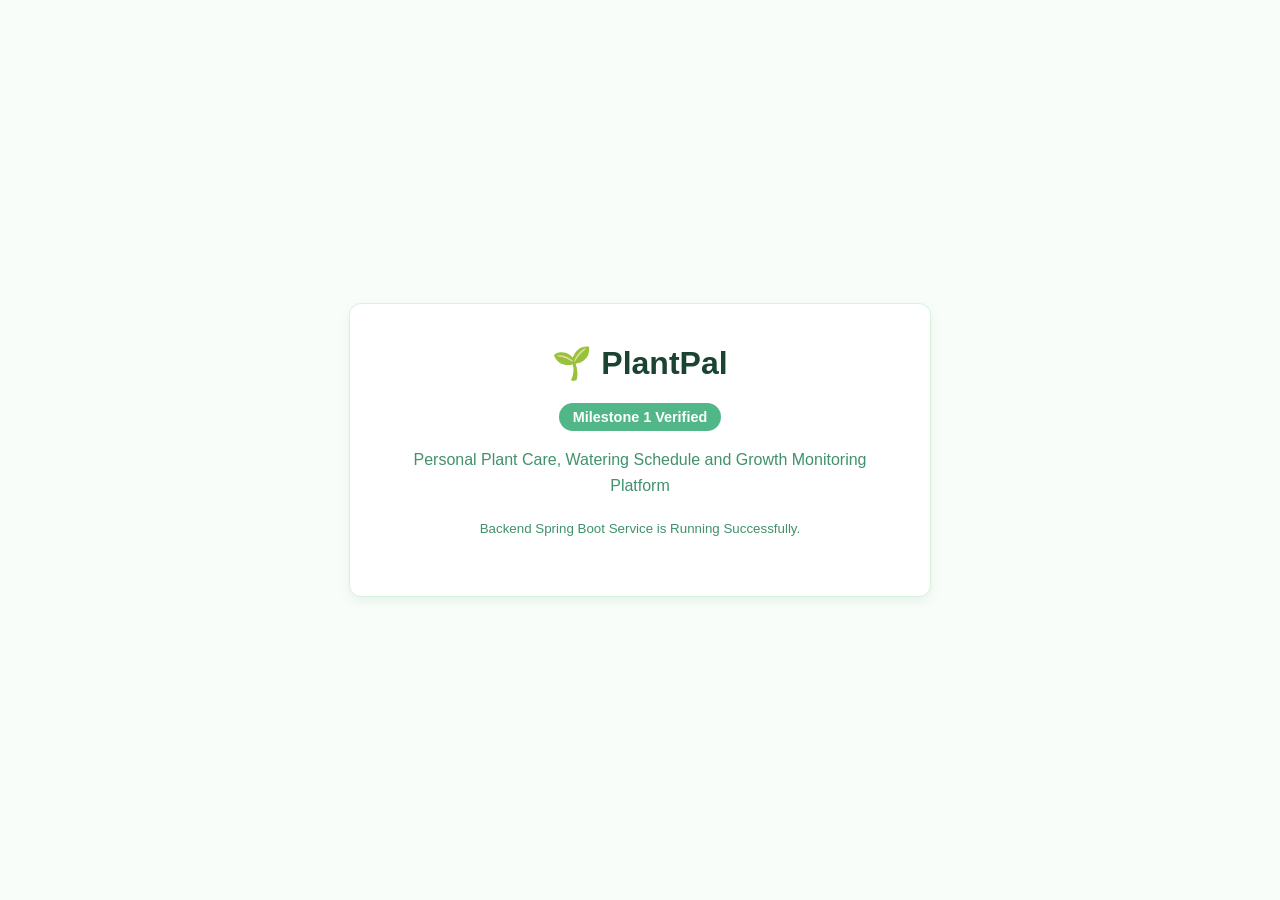
==== src/main/resources/static/index.html @ 1791dcf0 "Milestone 1 Complete: Project setup, MySQL plantpal_db connection, Spring Security foundation, DataI" ====
﻿<!DOCTYPE html>
<html lang="en">
<head>
    <meta charset="UTF-8">
    <meta name="viewport" content="width=device-width, initial-scale=1.0">
    <title>PlantPal - Personal Plant Care Platform</title>
    <style>
        body {
            font-family: -apple-system, BlinkMacSystemFont, 'Segoe UI', Roboto, 'Helvetica Neue', Arial, sans-serif;
            background-color: #f8fdf9;
            color: #2d6a4f;
            display: flex;
            justify-content: center;
            align-items: center;
            height: 100vh;
            margin: 0;
        }
        .card {
            background: #ffffff;
            border: 1px solid #d8f3dc;
            border-radius: 12px;
            padding: 40px;
            box-shadow: 0 4px 12px rgba(45, 106, 79, 0.08);
            text-align: center;
            max-width: 500px;
        }
        h1 { margin-top: 0; color: #1b4332; }
        p { color: #40916c; line-height: 1.6; }
        .badge {
            display: inline-block;
            background-color: #52b788;
            color: white;
            padding: 6px 14px;
            border-radius: 20px;
            font-weight: bold;
            font-size: 0.9rem;
        }
    </style>
</head>
<body>
    <div class="card">
        <h1>🌱 PlantPal</h1>
        <div class="badge">Milestone 1 Verified</div>
        <p>Personal Plant Care, Watering Schedule and Growth Monitoring Platform</p>
        <p><small>Backend Spring Boot Service is Running Successfully.</small></p>
    </div>
</body>
</html>
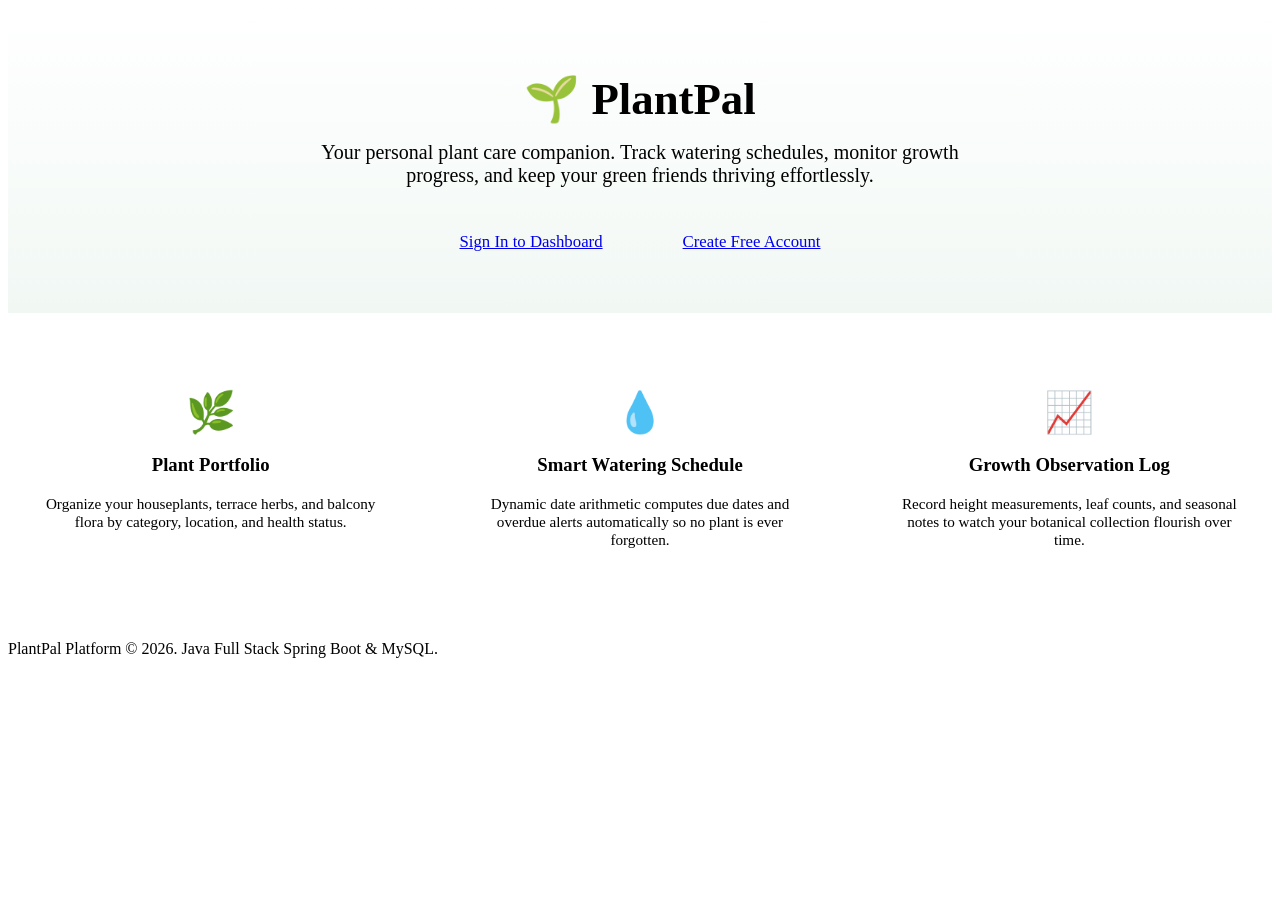
==== commit b101c9c4: "Milestone 10 Complete: Frontend Web Interface & UI Polish (Dashboard, Plants Catalog, Plant Details," ====
--- a/src/main/resources/static/index.html
+++ b/src/main/resources/static/index.html
@@ -1,48 +1,106 @@
-﻿<!DOCTYPE html>
+<!DOCTYPE html>
 <html lang="en">
 <head>
     <meta charset="UTF-8">
     <meta name="viewport" content="width=device-width, initial-scale=1.0">
     <title>PlantPal - Personal Plant Care Platform</title>
+    <link rel="stylesheet" href="/css/plantpal.css">
     <style>
-        body {
-            font-family: -apple-system, BlinkMacSystemFont, 'Segoe UI', Roboto, 'Helvetica Neue', Arial, sans-serif;
-            background-color: #f8fdf9;
-            color: #2d6a4f;
+        .hero-section {
+            text-align: center;
+            padding: 4rem 1.5rem 3rem 1.5rem;
+            background: linear-gradient(180deg, #ffffff 0%, #f1f8f4 100%);
+            border-bottom: 1px solid var(--border-color);
+        }
+        .hero-title {
+            font-size: 2.8rem;
+            font-weight: 800;
+            color: var(--primary-hover);
+            margin-bottom: 1rem;
+        }
+        .hero-subtitle {
+            font-size: 1.25rem;
+            color: var(--text-muted);
+            max-width: 650px;
+            margin: 0 auto 2rem auto;
+        }
+        .hero-cta {
             display: flex;
             justify-content: center;
-            align-items: center;
-            height: 100vh;
-            margin: 0;
+            gap: 1rem;
+            flex-wrap: wrap;
         }
-        .card {
+        .features-grid {
+            display: grid;
+            grid-template-columns: repeat(auto-fit, minmax(280px, 1fr));
+            gap: 1.5rem;
+            margin: 3rem 0;
+        }
+        .feature-card {
             background: #ffffff;
-            border: 1px solid #d8f3dc;
-            border-radius: 12px;
-            padding: 40px;
-            box-shadow: 0 4px 12px rgba(45, 106, 79, 0.08);
+            border: 1px solid var(--border-color);
+            border-radius: var(--radius-md);
+            padding: 1.75rem;
+            box-shadow: var(--shadow-sm);
             text-align: center;
-            max-width: 500px;
         }
-        h1 { margin-top: 0; color: #1b4332; }
-        p { color: #40916c; line-height: 1.6; }
-        .badge {
-            display: inline-block;
-            background-color: #52b788;
-            color: white;
-            padding: 6px 14px;
-            border-radius: 20px;
-            font-weight: bold;
-            font-size: 0.9rem;
+        .feature-icon {
+            font-size: 2.5rem;
+            margin-bottom: 1rem;
         }
     </style>
 </head>
 <body>
-    <div class="card">
-        <h1>🌱 PlantPal</h1>
-        <div class="badge">Milestone 1 Verified</div>
-        <p>Personal Plant Care, Watering Schedule and Growth Monitoring Platform</p>
-        <p><small>Backend Spring Boot Service is Running Successfully.</small></p>
+    <div class="hero-section">
+        <div class="hero-title">🌱 PlantPal</div>
+        <div class="hero-subtitle">
+            Your personal plant care companion. Track watering schedules, monitor growth progress, and keep your green friends thriving effortlessly.
+        </div>
+        <div class="hero-cta">
+            <a href="/pages/login.html" class="btn-primary-custom" style="padding: 0.8rem 2rem; font-size: 1.05rem;">
+                Sign In to Dashboard
+            </a>
+            <a href="/pages/register.html" class="btn-outline-custom" style="padding: 0.8rem 2rem; font-size: 1.05rem;">
+                Create Free Account
+            </a>
+        </div>
     </div>
+
+    <div class="main-content">
+        <div class="features-grid">
+            <div class="feature-card">
+                <div class="feature-icon">🌿</div>
+                <h3>Plant Portfolio</h3>
+                <p class="form-text-muted" style="font-size: 0.95rem; margin-top: 0.5rem;">
+                    Organize your houseplants, terrace herbs, and balcony flora by category, location, and health status.
+                </p>
+            </div>
+            <div class="feature-card">
+                <div class="feature-icon">💧</div>
+                <h3>Smart Watering Schedule</h3>
+                <p class="form-text-muted" style="font-size: 0.95rem; margin-top: 0.5rem;">
+                    Dynamic date arithmetic computes due dates and overdue alerts automatically so no plant is ever forgotten.
+                </p>
+            </div>
+            <div class="feature-card">
+                <div class="feature-icon">📈</div>
+                <h3>Growth Observation Log</h3>
+                <p class="form-text-muted" style="font-size: 0.95rem; margin-top: 0.5rem;">
+                    Record height measurements, leaf counts, and seasonal notes to watch your botanical collection flourish over time.
+                </p>
+            </div>
+        </div>
+    </div>
+
+    <footer class="footer-custom">
+        PlantPal Platform &copy; 2026. Java Full Stack Spring Boot &amp; MySQL.
+    </footer>
+
+    <script src="/js/api.js"></script>
+    <script src="/js/auth.js"></script>
+    <script>
+        // Check if already logged in and redirect to dashboard
+        checkAuth();
+    </script>
 </body>
-</html>
+</html>
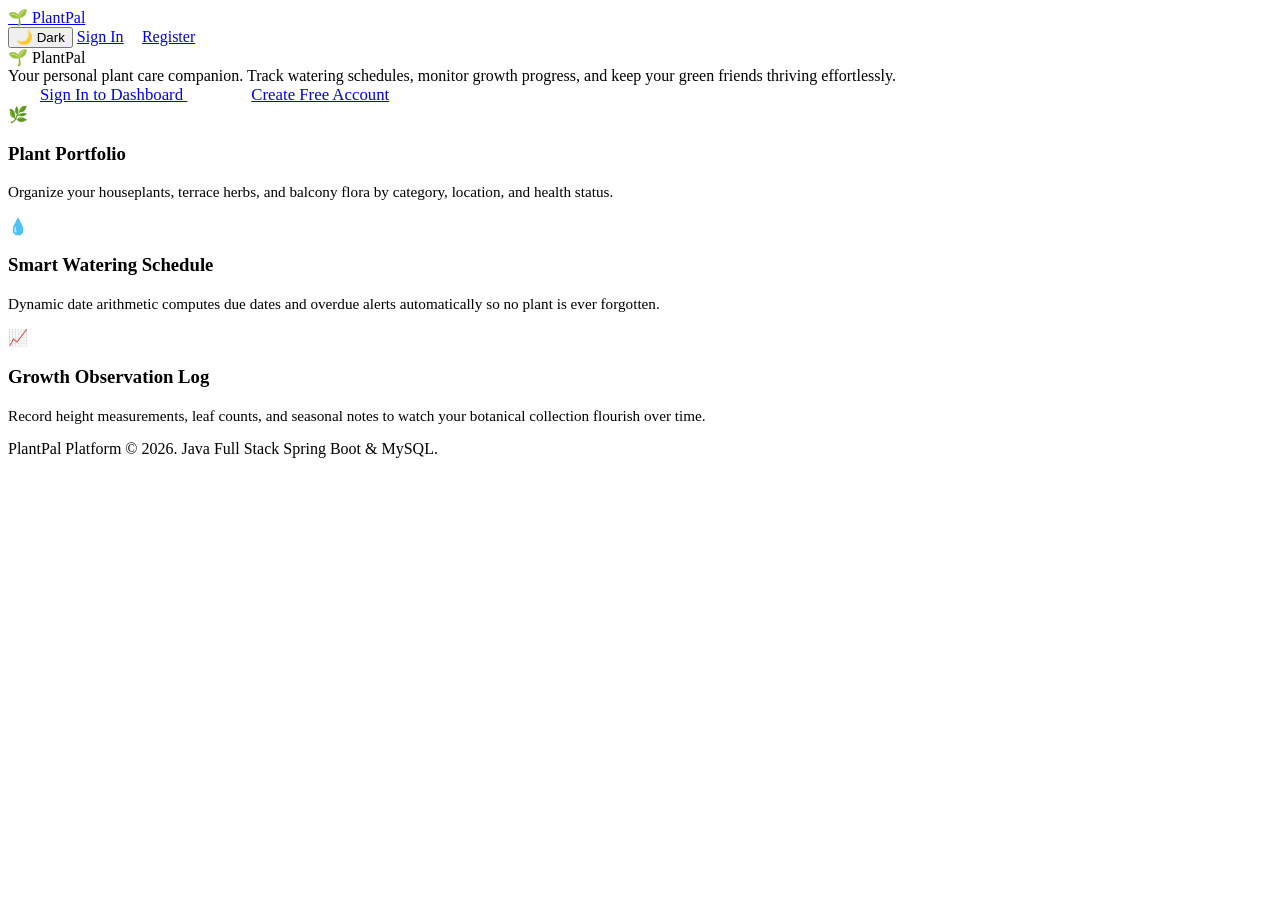
==== commit 3ebdfe63: "feat(ui): complete v1.1.0 glassmorphism overhaul, theme engine, and automated browser QC suite" ====
--- a/src/main/resources/static/index.html
+++ b/src/main/resources/static/index.html
@@ -5,52 +5,23 @@
     <meta name="viewport" content="width=device-width, initial-scale=1.0">
     <title>PlantPal - Personal Plant Care Platform</title>
     <link rel="stylesheet" href="/css/plantpal.css">
-    <style>
-        .hero-section {
-            text-align: center;
-            padding: 4rem 1.5rem 3rem 1.5rem;
-            background: linear-gradient(180deg, #ffffff 0%, #f1f8f4 100%);
-            border-bottom: 1px solid var(--border-color);
-        }
-        .hero-title {
-            font-size: 2.8rem;
-            font-weight: 800;
-            color: var(--primary-hover);
-            margin-bottom: 1rem;
-        }
-        .hero-subtitle {
-            font-size: 1.25rem;
-            color: var(--text-muted);
-            max-width: 650px;
-            margin: 0 auto 2rem auto;
-        }
-        .hero-cta {
-            display: flex;
-            justify-content: center;
-            gap: 1rem;
-            flex-wrap: wrap;
-        }
-        .features-grid {
-            display: grid;
-            grid-template-columns: repeat(auto-fit, minmax(280px, 1fr));
-            gap: 1.5rem;
-            margin: 3rem 0;
-        }
-        .feature-card {
-            background: #ffffff;
-            border: 1px solid var(--border-color);
-            border-radius: var(--radius-md);
-            padding: 1.75rem;
-            box-shadow: var(--shadow-sm);
-            text-align: center;
-        }
-        .feature-icon {
-            font-size: 2.5rem;
-            margin-bottom: 1rem;
-        }
-    </style>
-</head>
+    <script src="/js/theme.js"></script>
+    </head>
 <body>
+
+    <nav class="navbar-custom">
+        <div class="navbar-container">
+            <a href="/" class="navbar-brand">🌱 PlantPal</a>
+            <div class="navbar-nav">
+                <button type="button" class="theme-toggle-btn" onclick="window.togglePlantPalTheme()">
+                    <span class="theme-icon">🌙</span> <span class="theme-label">Dark</span>
+                </button>
+                <a href="/pages/login.html" class="nav-link">Sign In</a>
+                <a href="/pages/register.html" class="btn-primary-custom btn-sm" style="padding: 0.4rem 0.9rem;">Register</a>
+            </div>
+        </div>
+    </nav>
+
     <div class="hero-section">
         <div class="hero-title">🌱 PlantPal</div>
         <div class="hero-subtitle">
